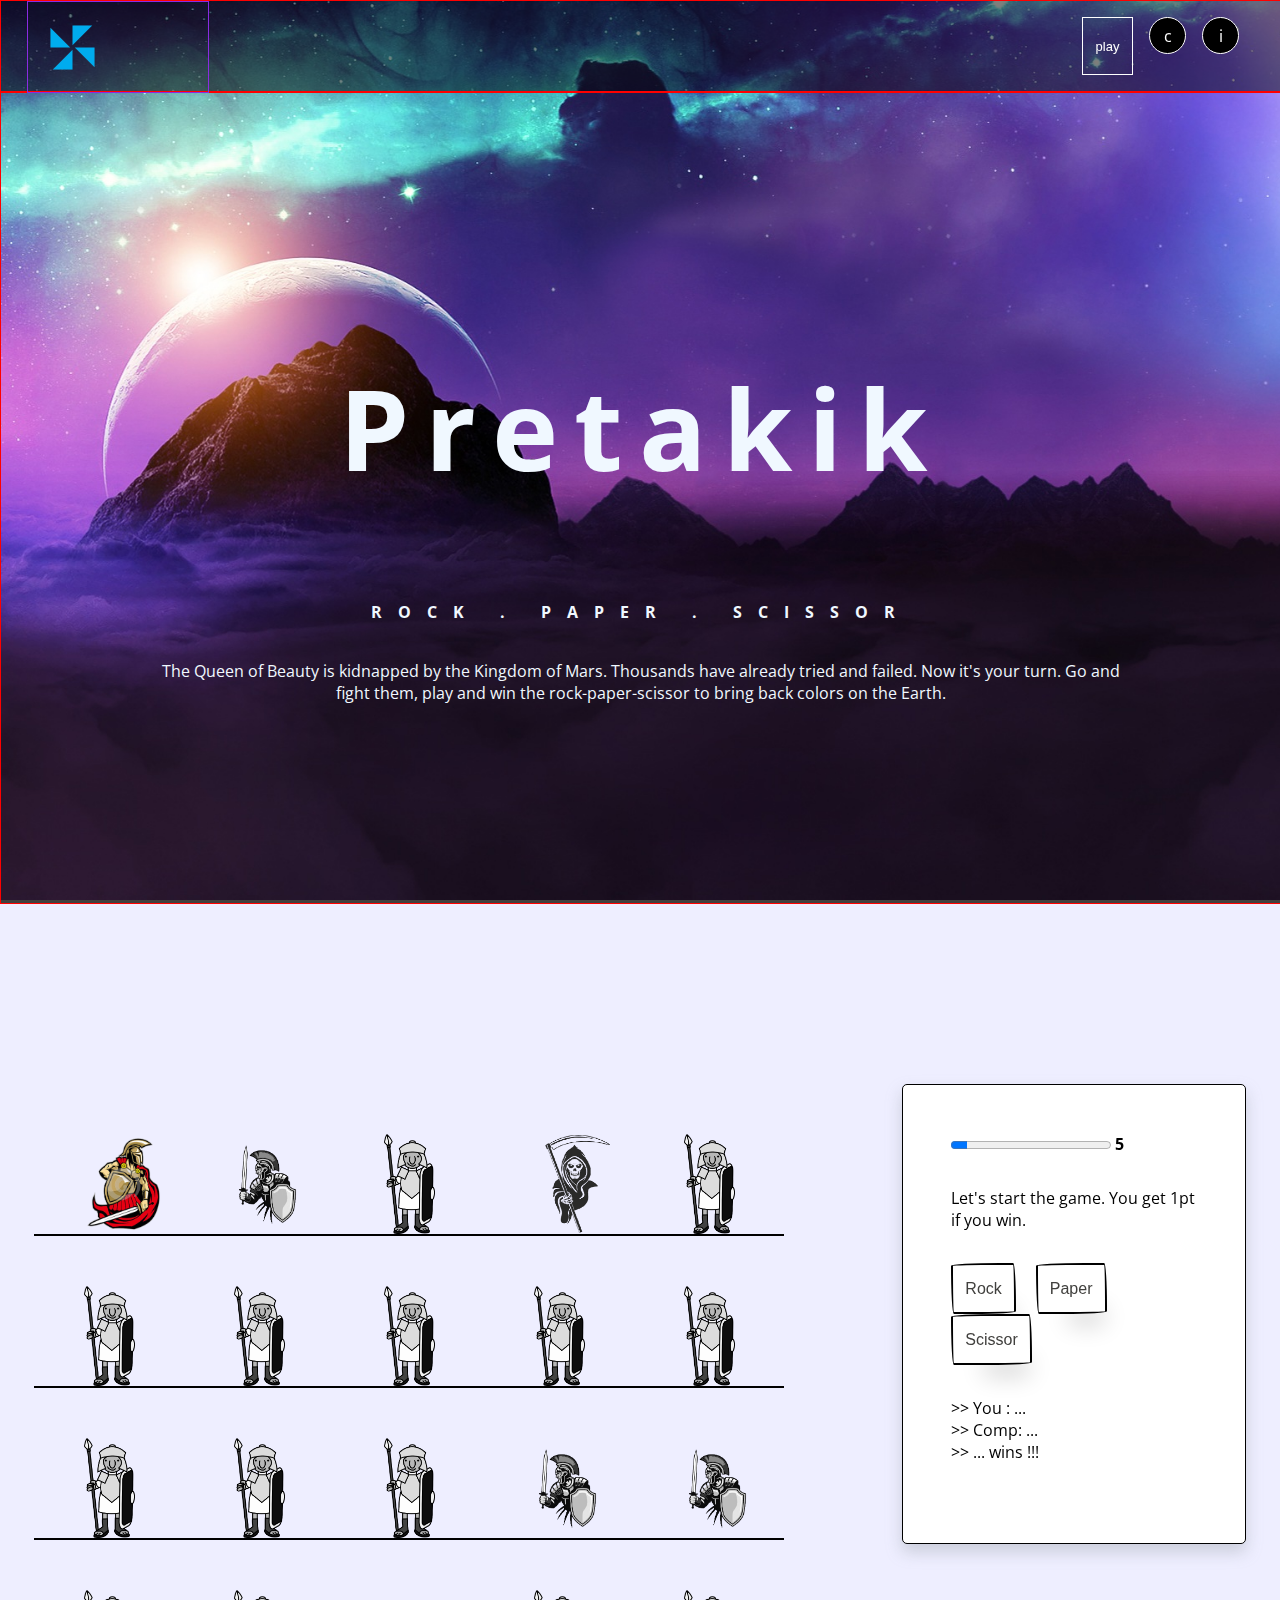
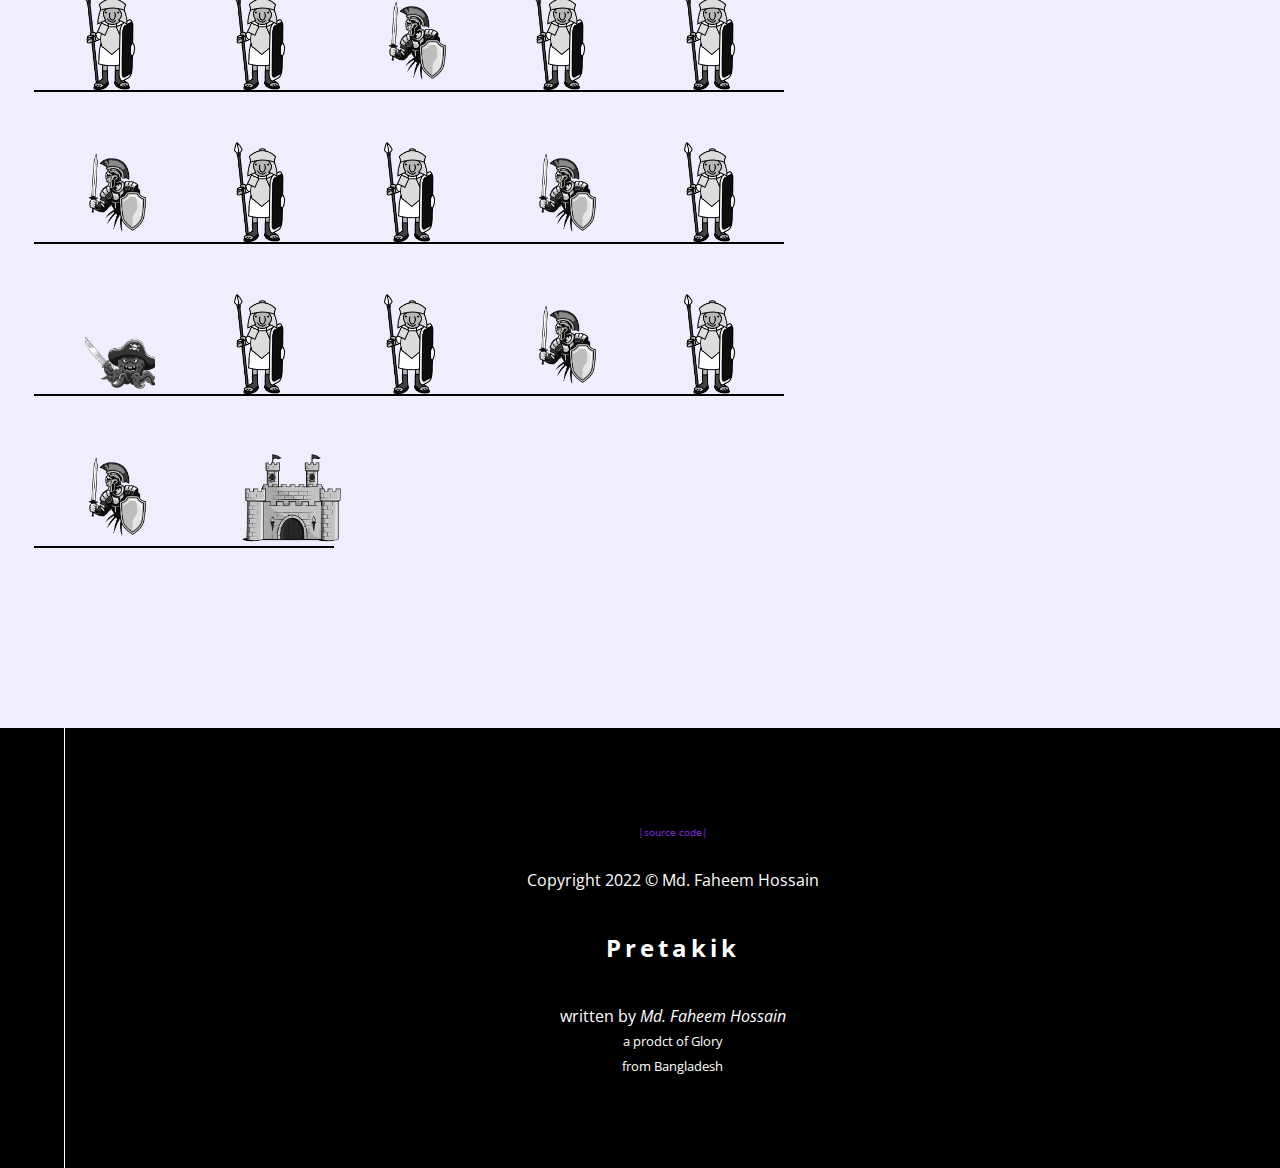
==== pretakik/index.html @ 2a20c1f3 "Add files via upload" ====
<!DOCTYPE html>

<html>

    <head>
        <title>game</title>
        <meta name="viewport" content="width=device-width,initial-scale=1">
        <link rel="stylesheet" type="text/css" href="style1.css">
    </head>

    <body>
        <link rel="preconnect" href="https://fonts.googleapis.com">
        <link rel="preconnect" href="https://fonts.gstatic.com" crossorigin>
        <link href="https://fonts.googleapis.com/css2?family=Open+Sans:wght@400;600&display=swap" rel="stylesheet">
        <script>
            document.body.style.backgroundImage = "url(" +
                ["bg1.jpg", "bg2.jpg", "bg3.jpg"][Math.floor(Math.random()*3)] +
                ")";
        </script>
        <nav>
            <div>
                <img src="glo-logo.png" alt="logo of company">
            </div>
            <div>
                <button onclick="initialize(true)">play</button>
                <div onclick="cButton()">c</div>
                <div onclick="iButton()">i</div>
            </div>
        </nav>
        <header>
            <h1>Pretakik</h1>
            <h4 style="letter-spacing: 1rem;">ROCK . PAPER . SCISSOR</h4>
            <p align="center">The Queen of Beauty is kidnapped by the Kingdom of Mars. Thousands have already tried and failed. Now it's your turn. Go and fight them, play and win the rock-paper-scissor to bring back colors on the Earth.</p>
        </header>
        <main id="mainHtml">
            <div id="map-container">
                <div class="map"></div>
                <div class="map"></div>
                <div class="map"></div>
                <div class="map"></div>
                <div class="map"></div>
                <div class="map"></div>
                <div class="map"></div>
                <div class="map"></div>
                <div class="map"></div>
                <div class="map"></div>
                <div class="map"></div>
                <div class="map"></div>
                <div class="map"></div>
                <div class="map"></div>
                <div class="map"></div>
                <div class="map"></div>
                <div class="map"></div>
                <div class="map"></div>
                <div class="map"></div>
                <div class="map"></div>
                <div class="map"></div>
                <div class="map"></div>
                <div class="map"></div>
                <div class="map"></div>
                <div class="map"></div>
                <div class="map"></div>
                <div class="map"></div>
                <div class="map"></div>
                <div class="map"></div>
                <div class="map"></div>
                <div class="map"></div>
                <div class="map"></div>
            </div>
            <div id="play-container">
                <progress value="5" max="50"></progress>
                <span id="pt" style="font-weight: bold;">5</span><br>
                <div>Let's start the game. You get <span id="point">1</span>pt if you win.</div>
                <button class="button-1" role="button" onclick="main(0)">Rock</button>
                <button class="button-1" role="button" onclick="main(1)">Paper</button>
                <button class="button-1" role="button" onclick="main(2)">Scissor</button>
                <div>
                    >> You : <span id="user">...</span><br>
                    >> Comp: <span id="comp">...</span><br>
                    >> <span id="winner">...</span> wins !!!
                </div>
            </div>
        </main>
        <footer>
            <div>
                <a href="https://github.com/Faheem41/Faheem41.github.io/pretakik" target="_blank" rel="noopener noreferer" style="text-decoration: none; font-size: x-small; color: blueviolet;">|source code|</a><br><br>
                <bold>Copyright 2022 © Md. Faheem Hossain</bold><br><br>
                <h2 style="letter-spacing: .25rem;">Pretakik</h2><br>
                written by <i>Md. Faheem Hossain</i><br>
                <small>a prodct of Glory</small><br>
                <small>from Bangladesh</small>
            </div>
        </footer>
    </body>
    <script src="script1.js"></script>
</html>
---- pretakik/style1.css ----
html {
    padding: 0;
    margin: 0;
}


body {
    /*width: 100%;*/
    font-family: 'Open sans', sans-serif;
    margin: 0;
    background-position: center;
    background-repeat: no-repeat;
    background-size: cover;
    background-attachment: fixed;
    background-color: #41403e;
    color: aliceblue;
    /*overflow-x: hidden;*/
    padding: 0;
    border: 0;
}


nav {
    height: 10vh;
    width: 96%;
    position: -webkit-sticky;
    position: sticky;
    top: 0;
    display: flex;
    justify-content: space-between;
    padding: 0 2%;
    border: 1px solid red;
    background-color: rgba(0, 0, 0, 0.5);
}


nav > div:nth-child(1) {
    height: 10vh;
    width: 20vh;
    border: 1px solid blueviolet;
}


nav > div:nth-child(1) > img {
    height: 5vh;
    width: 5vh;
    margin: 2.5vh;
}


nav > div:nth-child(2) {
    display: flex;
    gap: 1em;
    padding: 1em;
}


nav > div:nth-child(2) > button {
    height: 100%;
    border: 1px solid white;
    font-size: small;
    padding: 0.5em 1em;
    background-color: transparent;
    color: #fff;
    cursor: pointer;
}

nav > div:nth-child(2) > button:hover {
    border: 1px solid blueviolet;
    background-color: #41403e;
}


nav > div:nth-child(2) > div {
    /* s and i */
    height: 35px;
    width: 35px;
    display: flex;
    justify-content: center;
    align-items: center;
    color: white;
    background-color: black;
    border-radius: 50%;
    border: 1px solid white;
    cursor: pointer;
}


header {
    height: 90vh;
    width: 100%;
    display: flex;
    flex-direction: column;
    justify-content: center;
    align-items: center;
    border: 1px solid red;
}


h1 {
    font-size: 7em;
    letter-spacing: 1rem;
}


header > p {
    width: 75vw;
}


main {
    width: 96%;
    padding: 20vh 2%;
    display: flex;
    align-items: flex-start;
    justify-content: space-evenly;
    gap: 5vh 0vw;
    background-color: #495670;
    background-color: #EEEEFF;
}


#map-container {
    width: 70%;
    /*flex-grow: 4;*/
    display: flex;
    flex-wrap: wrap;
    /*background-color: aqua;*/
}


.map {
    height: 150px;
    width: 150px;
    background-color: transparent;
    border-bottom: 2px solid black;
}


.map > img {
    height: 100px;
    padding: 50px;
}


#play-container {
    width: 20%;
    /*flex-grow: 1;*/
    position: sticky;
    top: 12vh;
    padding: 3em;
    border: 1px solid black;
    background-color: #fff;
    color: black;
    border-radius: 5px;
    box-shadow: 0 8px 16px hsla(210,8%,62%,.4);
}


#play-container > div {
    margin: 2em 0;
}


.button-1 {
    align-self: center;
    margin-right: 1em;
    background-color: #fff;
    background-image: none;
    background-position: 0 90%;
    background-repeat: repeat no-repeat;
    background-size: 4px 3px;
    border-radius: 15px 225px 255px 15px 15px 255px 225px 15px;
    border-style: solid;
    border-width: 2px;
    box-shadow: rgba(0, 0, 0, .2) 15px 28px 25px -18px;
    box-sizing: border-box;
    color: #41403e;
    cursor: pointer;
    display: inline-block;
    font-size: 1rem;
    line-height: 23px;
    outline: none;
    padding: .75rem;
    text-decoration: none;
    transition: all 235ms ease-in-out;
    border-bottom-left-radius: 15px 255px;
    border-bottom-right-radius: 225px 15px;
    border-top-left-radius: 255px 15px;
    border-top-right-radius: 15px 225px;
    user-select: none;
    -webkit-user-select: none;
    touch-action: manipulation;
  }
  
  .button-1:hover {
    background-color: rgba(0, 0, 0, 0.9);
    color: #fff;
    box-shadow: rgba(0, 0, 0, .3) 2px 8px 8px -5px;
    transform: translate3d(0, 2px, 0);
  }
  
  .button-1:focus {
    box-shadow: rgba(0, 0, 0, .3) 2px 8px 4px -6px;
  }


footer {
    width: 95%;
    background-color: black;
    color: #fff;
    padding-left: 5%;
    text-align: center;
}


footer > div {
    width: 94%;
    padding: 10vh 3%;
    line-height: 24px;
    border-left: 1px solid white;
}





@media screen and (max-width: 800px) {

    h1 {
        font-size: xx-large;
        letter-spacing: 0.75rem;
    }

    #play-container {
        width: 25%;
        top: 0vh;
        font-size: small;
    }

    .button-1 {
        padding: .25rem;
    }
}
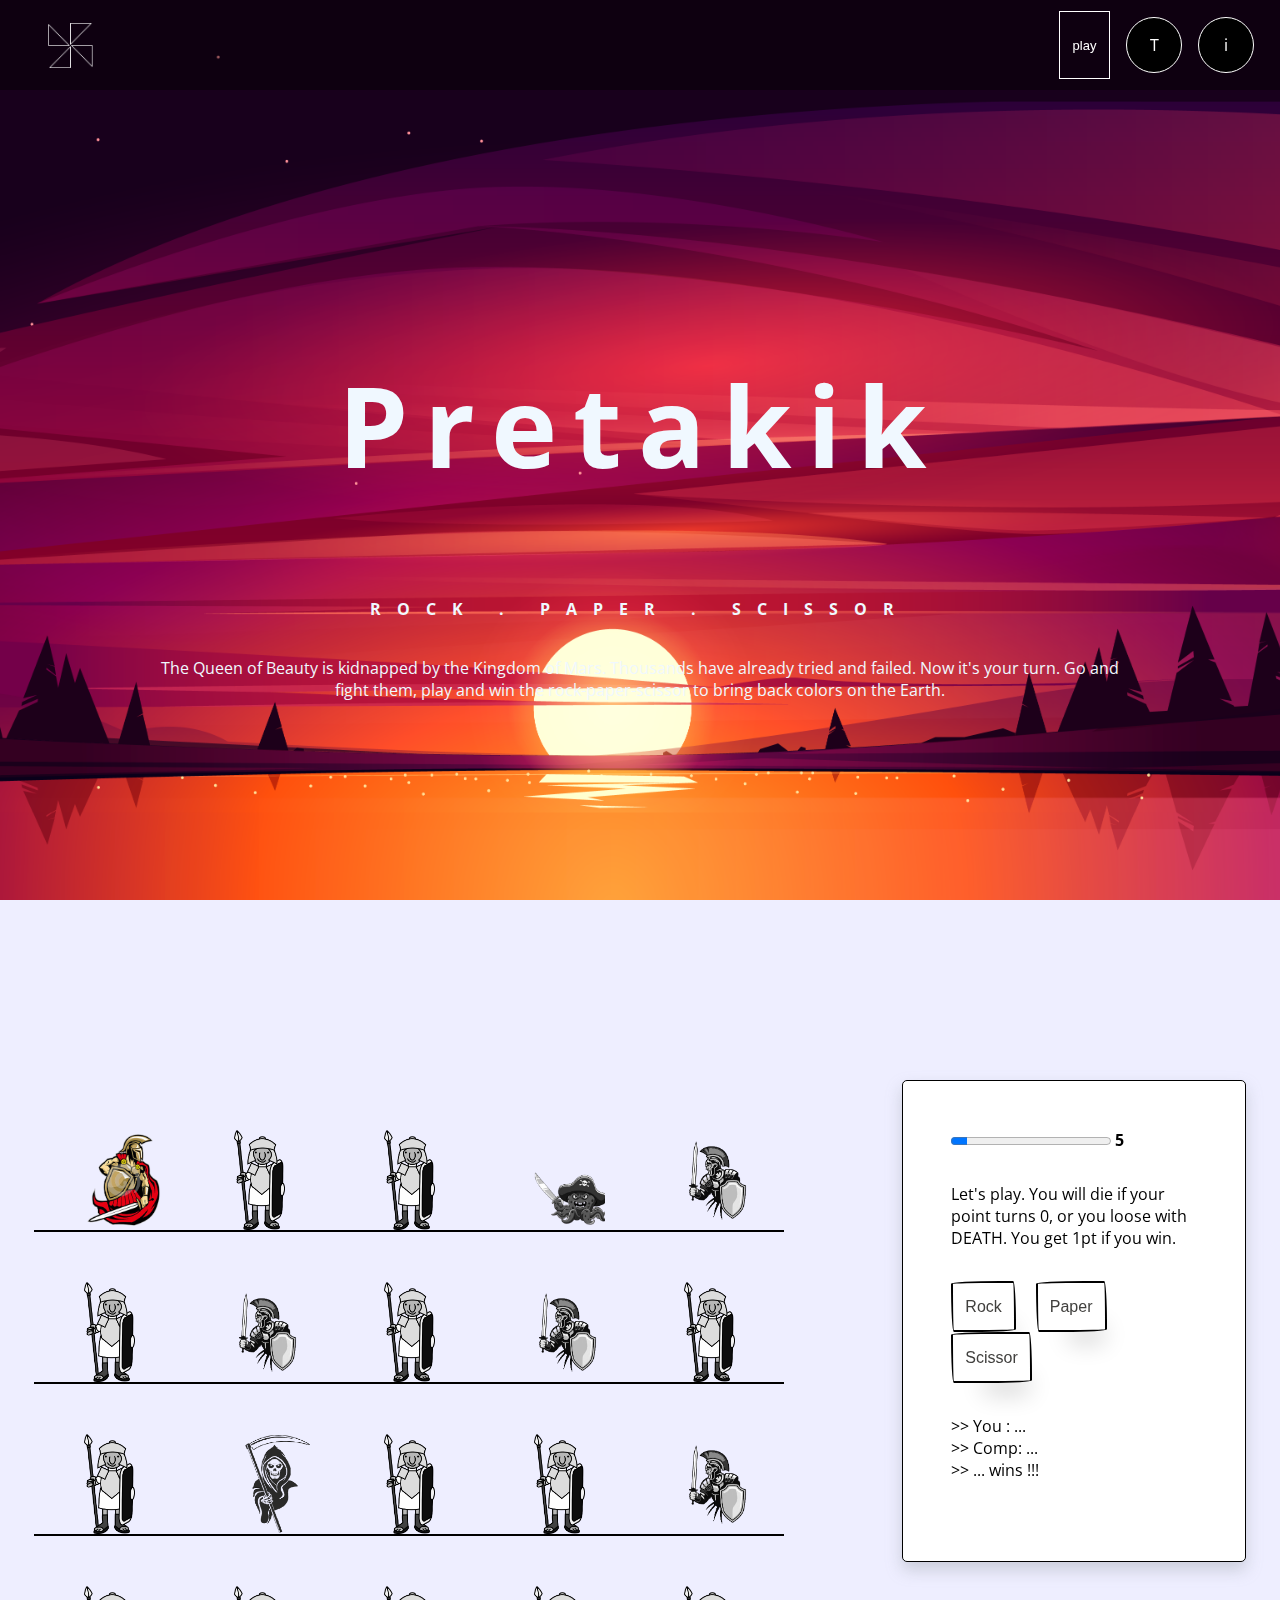
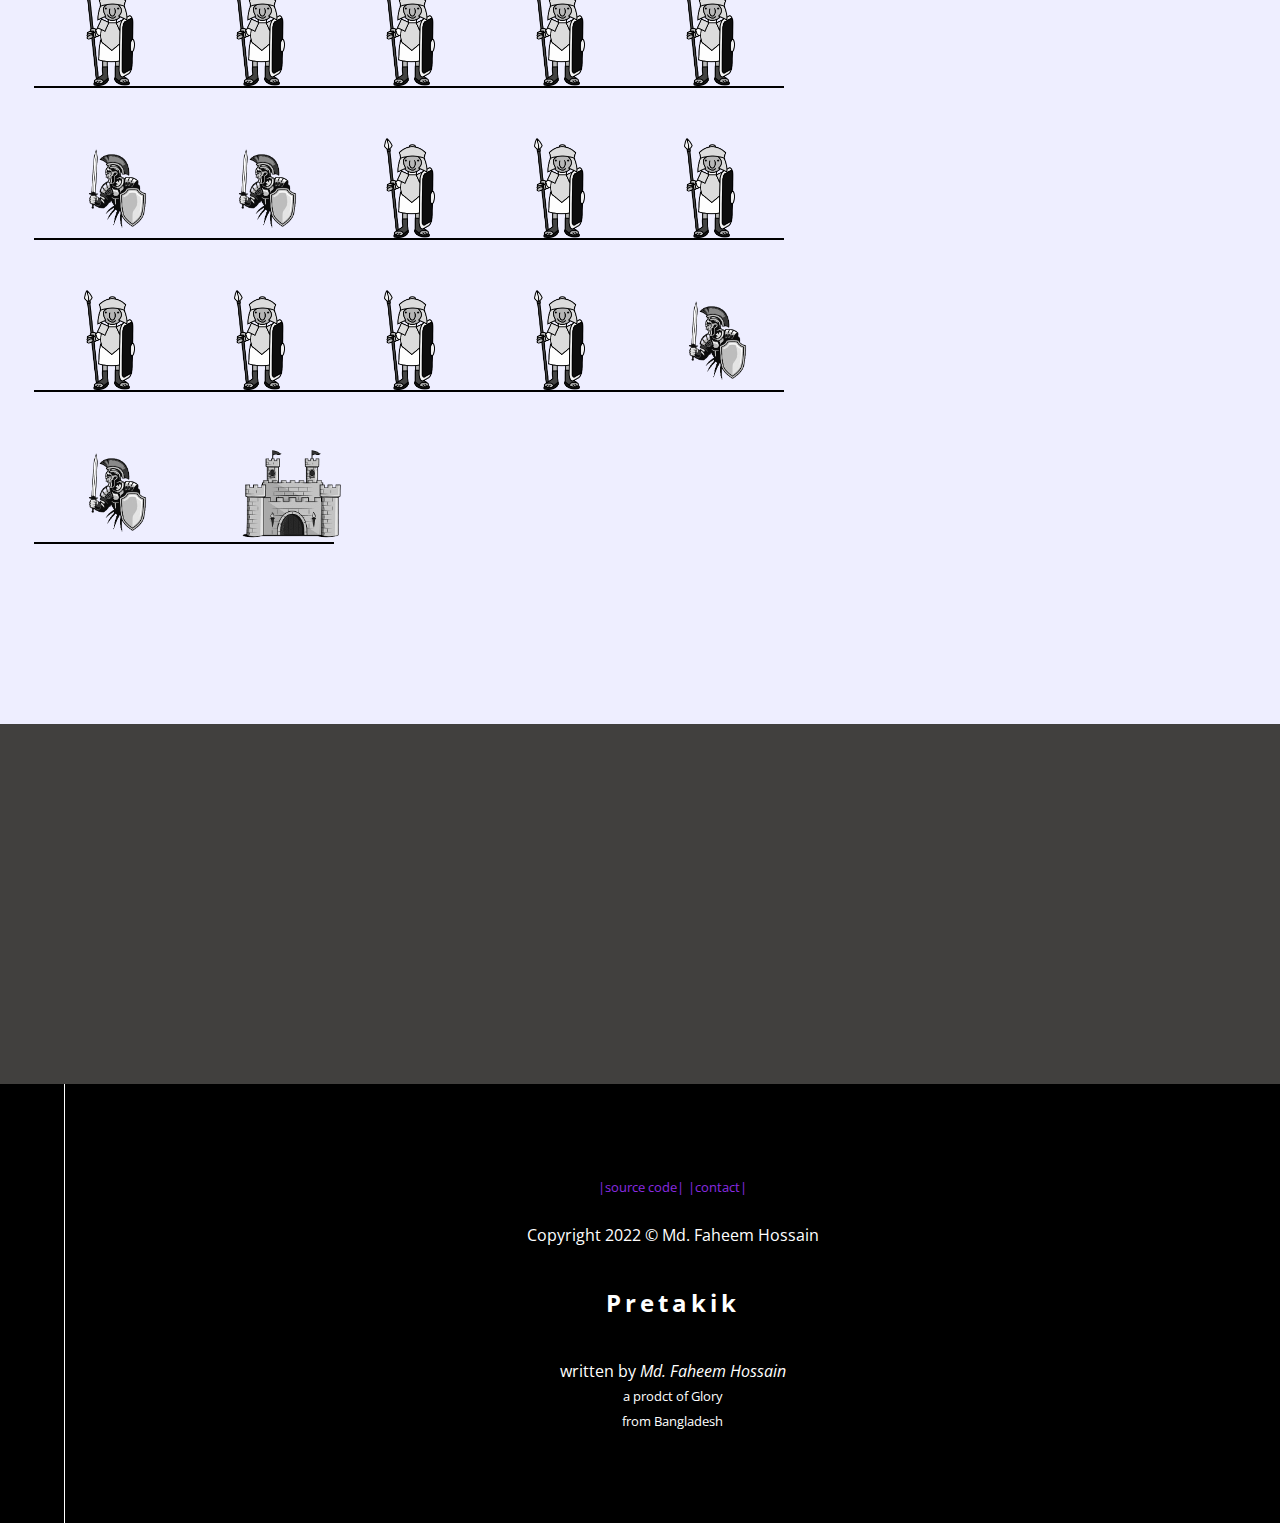
==== commit 584dd7eb: "Add files via upload" ====
--- a/pretakik/index.html
+++ b/pretakik/index.html
@@ -3,8 +3,21 @@
 <html>
 
     <head>
-        <title>game</title>
+        <meta charset="utf-8">
+        <meta name="keywords" content="rock paper scissor game, Game, Pretakik, faheem41.github.io/pretakik">
+        <meta name="canonical" content="https://faheem41.github.io/pretakik">
         <meta name="viewport" content="width=device-width,initial-scale=1">
+        <meta property="og:url" content="https://faheem41.github.io/pretakik">
+        <meta property="og:type" content="website">
+        <meta property="og:title" content="প্রেটাকিক | A rock-paper-scissor game">
+        <meta property="og:image" content="https://faheem41.github.io/pretakik/banner.png">
+        <meta name="twitter:title" content="প্রেটাকিক | A rock-paper-scissor game">
+        <meta name="twitter:image" content="https://faheem41.github.io/img/global/logo-social.png">
+        <meta name="twitter:creator" content="@faheemhossain41">
+        <meta itemprop="name" content="প্রেটাকিক | A rock-paper-scissor game">
+        <title>প্রেটাকিক | A rock-paper-scissor game</title>
+        <link rel="icon" href="k.png">
+        <link rel="apple-touch-icon" href="k.png">
         <link rel="stylesheet" type="text/css" href="style1.css">
     </head>
 
@@ -23,7 +36,7 @@
             </div>
             <div>
                 <button onclick="initialize(true)">play</button>
-                <div onclick="cButton()">c</div>
+                <div onclick="tButton()">T</div>
                 <div onclick="iButton()">i</div>
             </div>
         </nav>
@@ -70,7 +83,7 @@
             <div id="play-container">
                 <progress value="5" max="50"></progress>
                 <span id="pt" style="font-weight: bold;">5</span><br>
-                <div>Let's start the game. You get <span id="point">1</span>pt if you win.</div>
+                <div>Let's play. You will die if your point turns 0, or you loose with DEATH. You get <span id="point">1</span>pt if you win.</div>
                 <button class="button-1" role="button" onclick="main(0)">Rock</button>
                 <button class="button-1" role="button" onclick="main(1)">Paper</button>
                 <button class="button-1" role="button" onclick="main(2)">Scissor</button>
@@ -81,9 +94,11 @@
                 </div>
             </div>
         </main>
+        <div style="height: 40vh;"></div>
         <footer>
             <div>
-                <a href="https://github.com/Faheem41/Faheem41.github.io/pretakik" target="_blank" rel="noopener noreferer" style="text-decoration: none; font-size: x-small; color: blueviolet;">|source code|</a><br><br>
+                <a href="https://github.com/Faheem41/Faheem41.github.io/pretakik" target="_blank" rel="noopener noreferer" style="text-decoration: none; font-size: small; color: blueviolet;">|source code|</a>
+                <a href=mailto:faheem2941@outlook.com target="_blank" rel="noopener noreferer" style="text-decoration: none; font-size: small; color: blueviolet;">|contact|</a><br><br>
                 <bold>Copyright 2022 © Md. Faheem Hossain</bold><br><br>
                 <h2 style="letter-spacing: .25rem;">Pretakik</h2><br>
                 written by <i>Md. Faheem Hossain</i><br>
--- a/pretakik/style1.css
+++ b/pretakik/style1.css
@@ -6,7 +6,7 @@
 
 
 body {
-    /*width: 100%;*/
+    width: 100%;
     font-family: 'Open sans', sans-serif;
     margin: 0;
     background-position: center;
@@ -15,7 +15,6 @@
     background-attachment: fixed;
     background-color: #41403e;
     color: aliceblue;
-    /*overflow-x: hidden;*/
     padding: 0;
     border: 0;
 }
@@ -30,15 +29,13 @@
     display: flex;
     justify-content: space-between;
     padding: 0 2%;
-    border: 1px solid red;
-    background-color: rgba(0, 0, 0, 0.5);
+    background-color: rgba(0, 0, 0, 0.4);
 }
 
 
 nav > div:nth-child(1) {
     height: 10vh;
     width: 20vh;
-    border: 1px solid blueviolet;
 }
 
 
@@ -52,12 +49,13 @@
 nav > div:nth-child(2) {
     display: flex;
     gap: 1em;
-    padding: 1em;
+    justify-content: center;
+    align-items: center;
 }
 
 
 nav > div:nth-child(2) > button {
-    height: 100%;
+    height: 75%;
     border: 1px solid white;
     font-size: small;
     padding: 0.5em 1em;
@@ -73,9 +71,9 @@
 
 
 nav > div:nth-child(2) > div {
-    /* s and i */
-    height: 35px;
-    width: 35px;
+    /* T and i */
+    height: 6vh;
+    width: 6vh;
     display: flex;
     justify-content: center;
     align-items: center;
@@ -94,7 +92,6 @@
     flex-direction: column;
     justify-content: center;
     align-items: center;
-    border: 1px solid red;
 }
 
 
@@ -123,10 +120,8 @@
 
 #map-container {
     width: 70%;
-    /*flex-grow: 4;*/
     display: flex;
     flex-wrap: wrap;
-    /*background-color: aqua;*/
 }
 
 
@@ -146,7 +141,6 @@
 
 #play-container {
     width: 20%;
-    /*flex-grow: 1;*/
     position: sticky;
     top: 12vh;
     padding: 3em;
@@ -226,17 +220,27 @@
 
 
 
-@media screen and (max-width: 800px) {
+@media screen and (max-width: 1024px) {
+
+    nav {
+        position: static;
+    }
 
     h1 {
         font-size: xx-large;
         letter-spacing: 0.75rem;
     }
 
+    .map > img {
+        height: 75px;
+        padding: 25px;
+    }
+
     #play-container {
         width: 25%;
-        top: 0vh;
+        top: 2vh;
         font-size: small;
+        padding: 2em;
     }
 
     .button-1 {
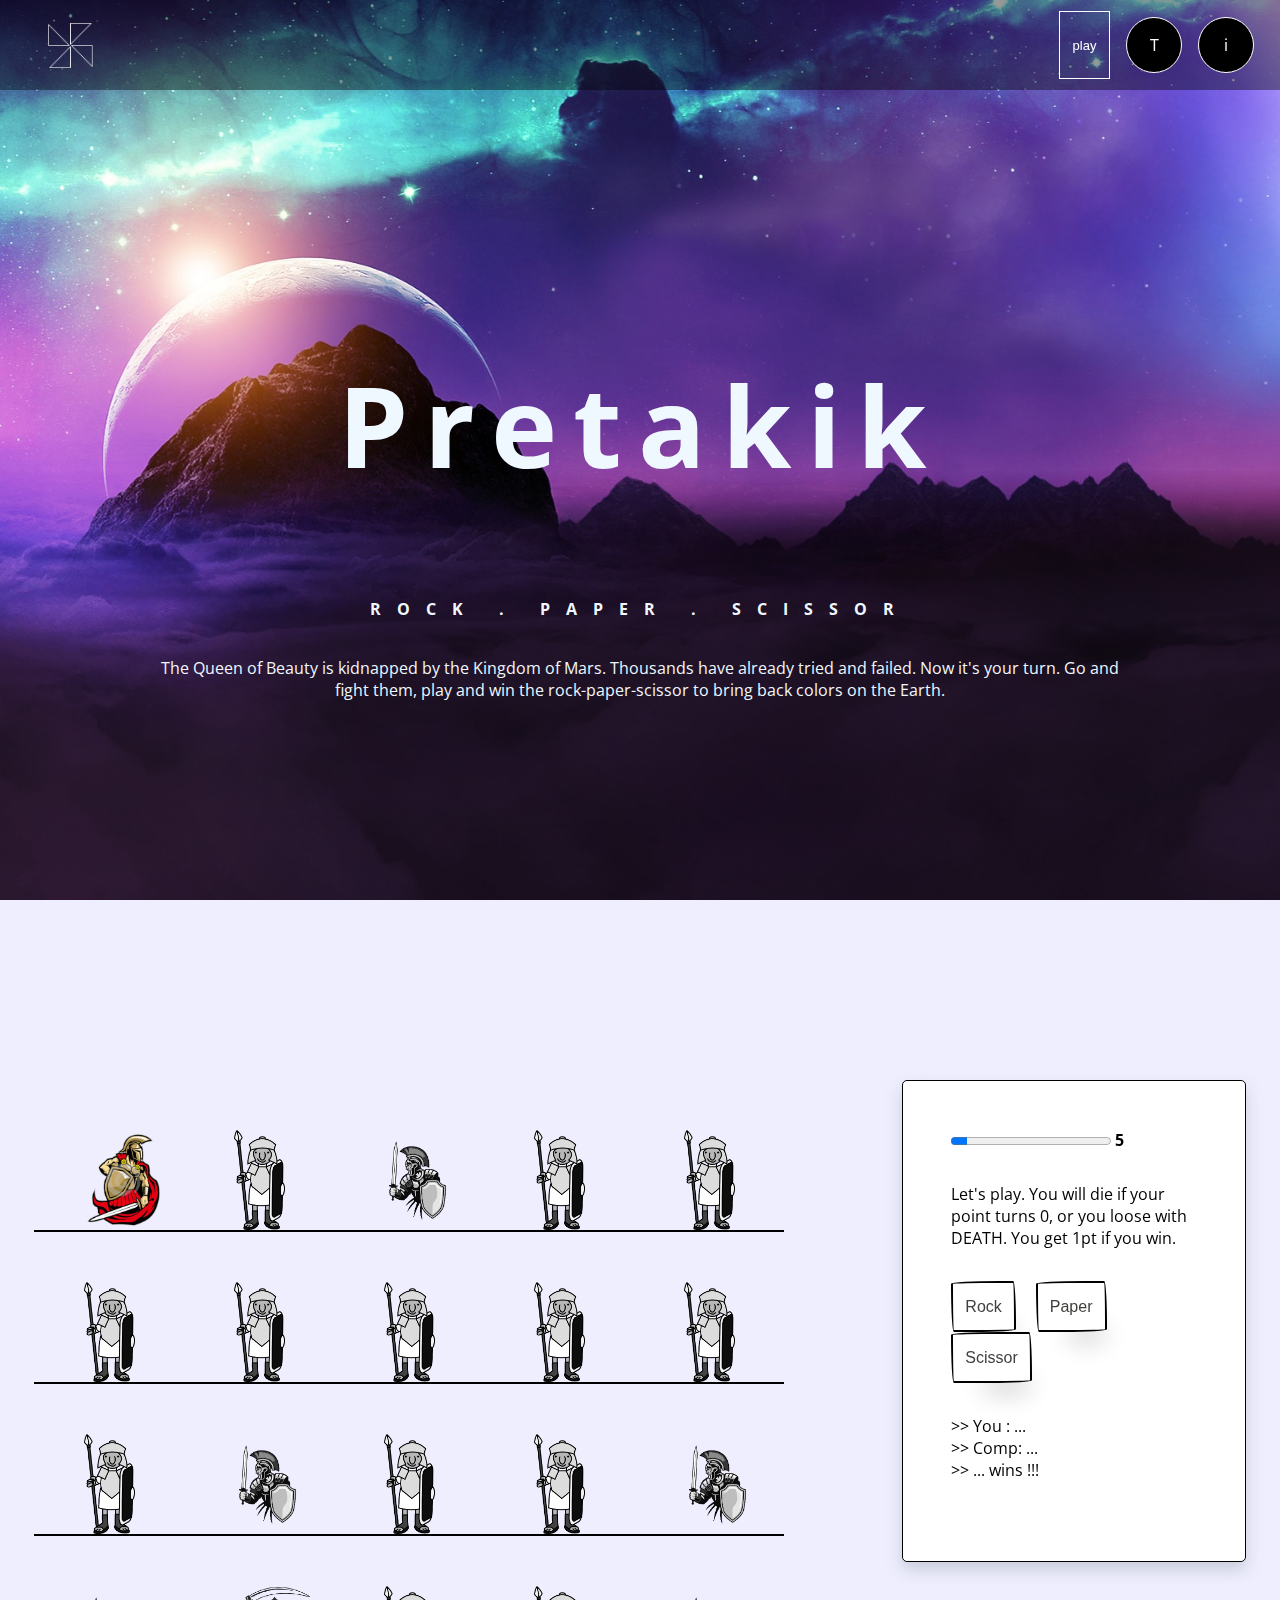
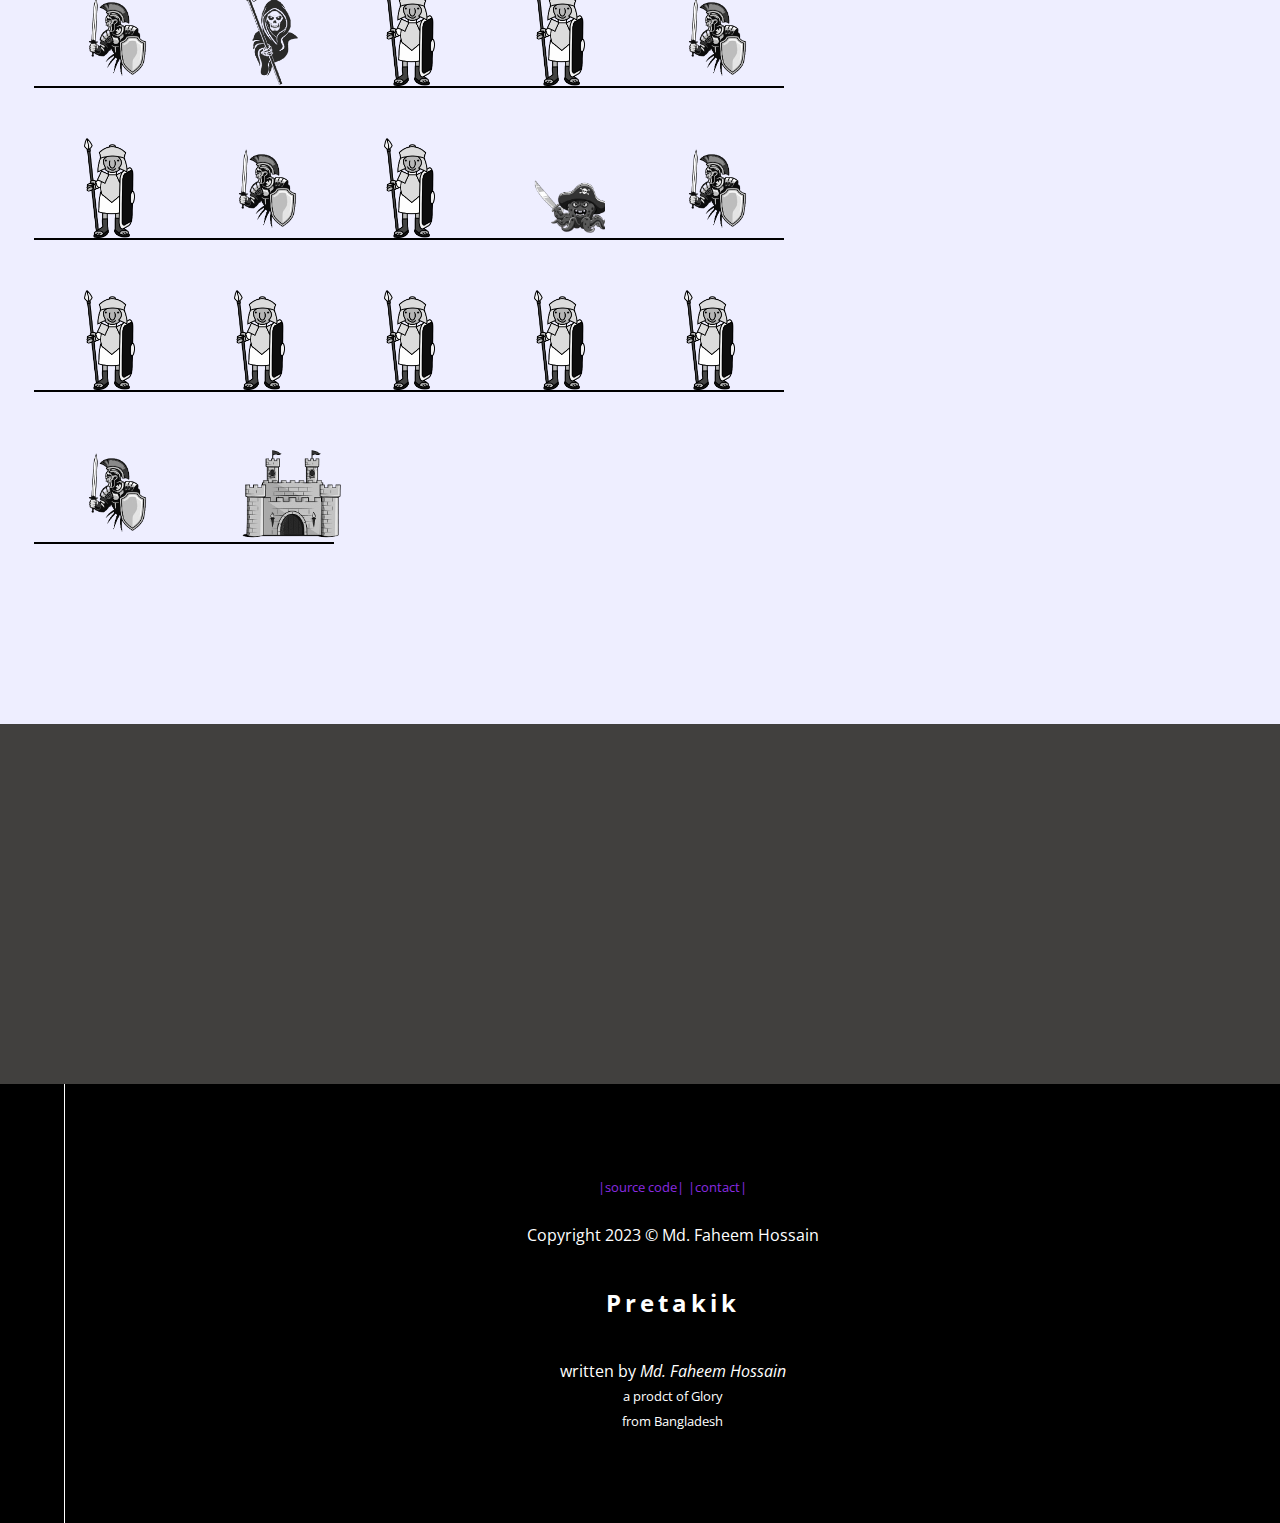
==== commit ce3a3e3c: "Update index.html" ====
--- a/pretakik/index.html
+++ b/pretakik/index.html
@@ -99,7 +99,7 @@
             <div>
                 <a href="https://github.com/Faheem41/Faheem41.github.io/pretakik" target="_blank" rel="noopener noreferer" style="text-decoration: none; font-size: small; color: blueviolet;">|source code|</a>
                 <a href=mailto:faheem2941@outlook.com target="_blank" rel="noopener noreferer" style="text-decoration: none; font-size: small; color: blueviolet;">|contact|</a><br><br>
-                <bold>Copyright 2022 © Md. Faheem Hossain</bold><br><br>
+                <bold>Copyright 2023 © Md. Faheem Hossain</bold><br><br>
                 <h2 style="letter-spacing: .25rem;">Pretakik</h2><br>
                 written by <i>Md. Faheem Hossain</i><br>
                 <small>a prodct of Glory</small><br>
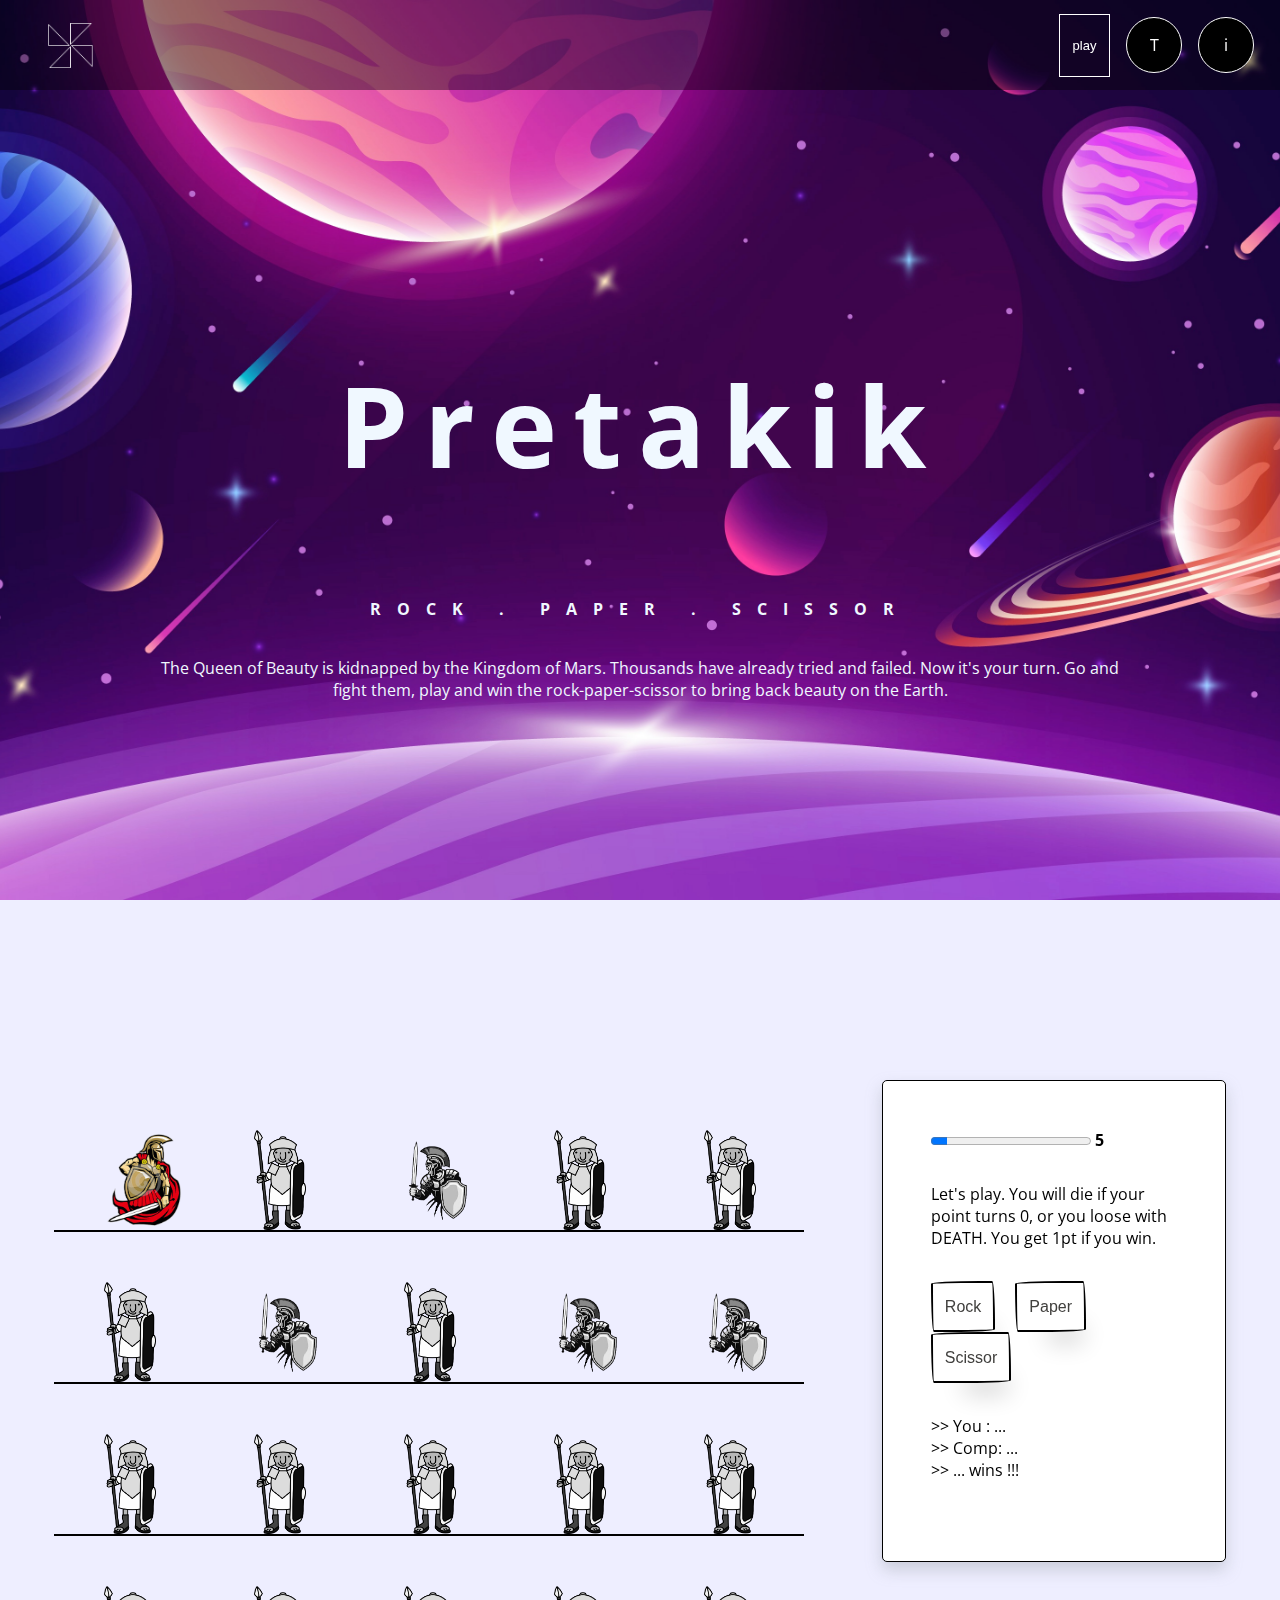
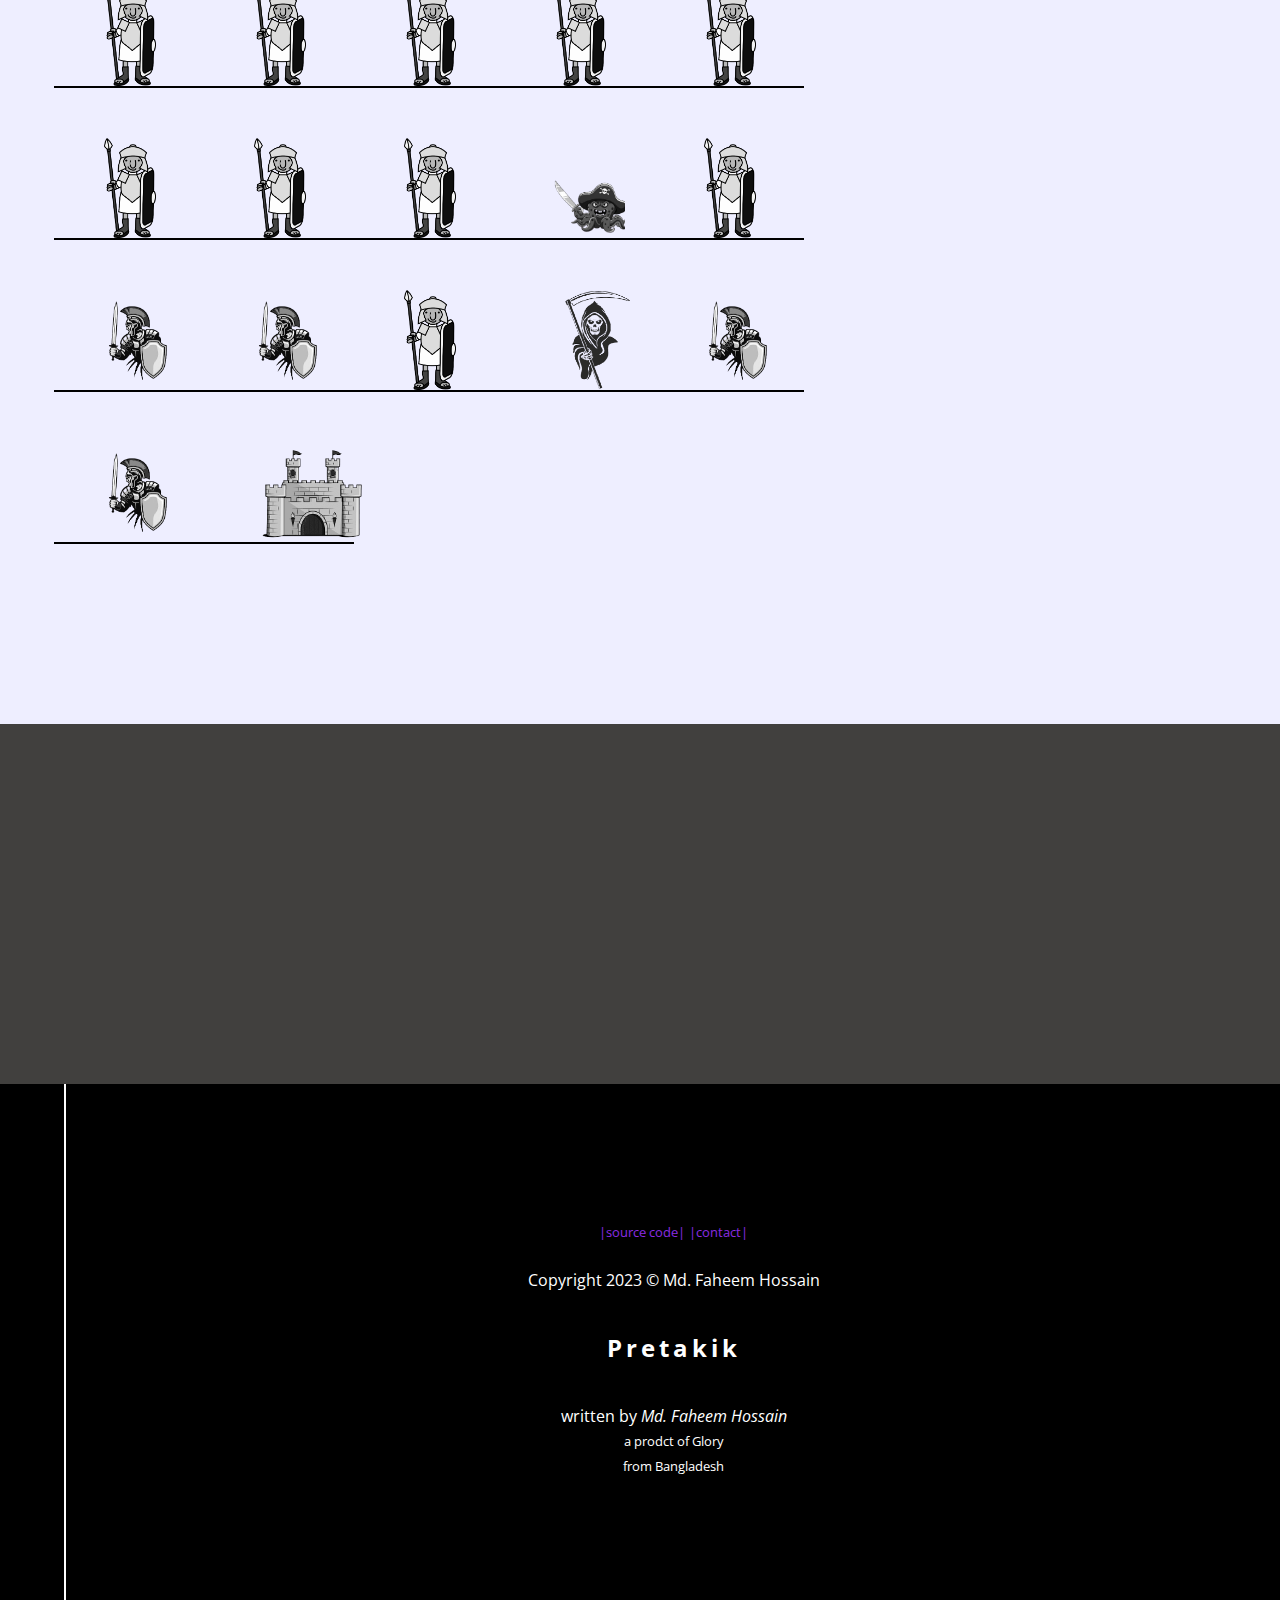
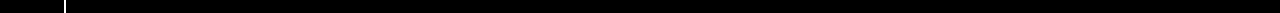
==== commit 8fcb8e27: "Add files via upload" ====
--- a/pretakik/index.html
+++ b/pretakik/index.html
@@ -9,13 +9,13 @@
         <meta name="viewport" content="width=device-width,initial-scale=1">
         <meta property="og:url" content="https://faheem41.github.io/pretakik">
         <meta property="og:type" content="website">
-        <meta property="og:title" content="প্রেটাকিক | A rock-paper-scissor game">
+        <meta property="og:title" content="প্রেটাকিক | v1.0.23 | A rock-paper-scissor game">
         <meta property="og:image" content="https://faheem41.github.io/pretakik/banner.png">
-        <meta name="twitter:title" content="প্রেটাকিক | A rock-paper-scissor game">
-        <meta name="twitter:image" content="https://faheem41.github.io/img/global/logo-social.png">
+        <meta name="twitter:title" content="প্রেটাকিক | v1.0.23 | A rock-paper-scissor game">
+        <meta name="twitter:image" content="https://faheem41.github.io/pretakik/banner.png">
         <meta name="twitter:creator" content="@faheemhossain41">
-        <meta itemprop="name" content="প্রেটাকিক | A rock-paper-scissor game">
-        <title>প্রেটাকিক | A rock-paper-scissor game</title>
+        <meta itemprop="name" content="প্রেটাকিক | v1.0.23 | A rock-paper-scissor game">
+        <title>প্রেটাকিক | v1.0.23 | A rock-paper-scissor game</title>
         <link rel="icon" href="k.png">
         <link rel="apple-touch-icon" href="k.png">
         <link rel="stylesheet" type="text/css" href="style1.css">
@@ -43,7 +43,7 @@
         <header>
             <h1>Pretakik</h1>
             <h4 style="letter-spacing: 1rem;">ROCK . PAPER . SCISSOR</h4>
-            <p align="center">The Queen of Beauty is kidnapped by the Kingdom of Mars. Thousands have already tried and failed. Now it's your turn. Go and fight them, play and win the rock-paper-scissor to bring back colors on the Earth.</p>
+            <p align="center">The Queen of Beauty is kidnapped by the Kingdom of Mars. Thousands have already tried and failed. Now it's your turn. Go and fight them, play and win the rock-paper-scissor to bring back beauty on the Earth.</p>
         </header>
         <main id="mainHtml">
             <div id="map-container">
--- a/pretakik/style1.css
+++ b/pretakik/style1.css
@@ -55,7 +55,7 @@
 
 
 nav > div:nth-child(2) > button {
-    height: 75%;
+    height: 70%;
     border: 1px solid white;
     font-size: small;
     padding: 0.5em 1em;
@@ -113,13 +113,12 @@
     align-items: flex-start;
     justify-content: space-evenly;
     gap: 5vh 0vw;
-    background-color: #495670;
     background-color: #EEEEFF;
 }
 
 
 #map-container {
-    width: 70%;
+    width: 65%;
     display: flex;
     flex-wrap: wrap;
 }
@@ -211,9 +210,9 @@
 
 footer > div {
     width: 94%;
-    padding: 10vh 3%;
+    padding: 15vh 3%;
     line-height: 24px;
-    border-left: 1px solid white;
+    border-left: 2px solid white;
 }
 
 
@@ -231,9 +230,14 @@
         letter-spacing: 0.75rem;
     }
 
+    .map {
+        height: 100px;
+        width: 100px;
+    }
+
     .map > img {
-        height: 75px;
-        padding: 25px;
+        height: 70px;
+        padding: 15px;
     }
 
     #play-container {
@@ -243,6 +247,10 @@
         padding: 2em;
     }
 
+    #play-container > div {
+        margin: 1em 0;
+    }
+
     .button-1 {
         padding: .25rem;
     }
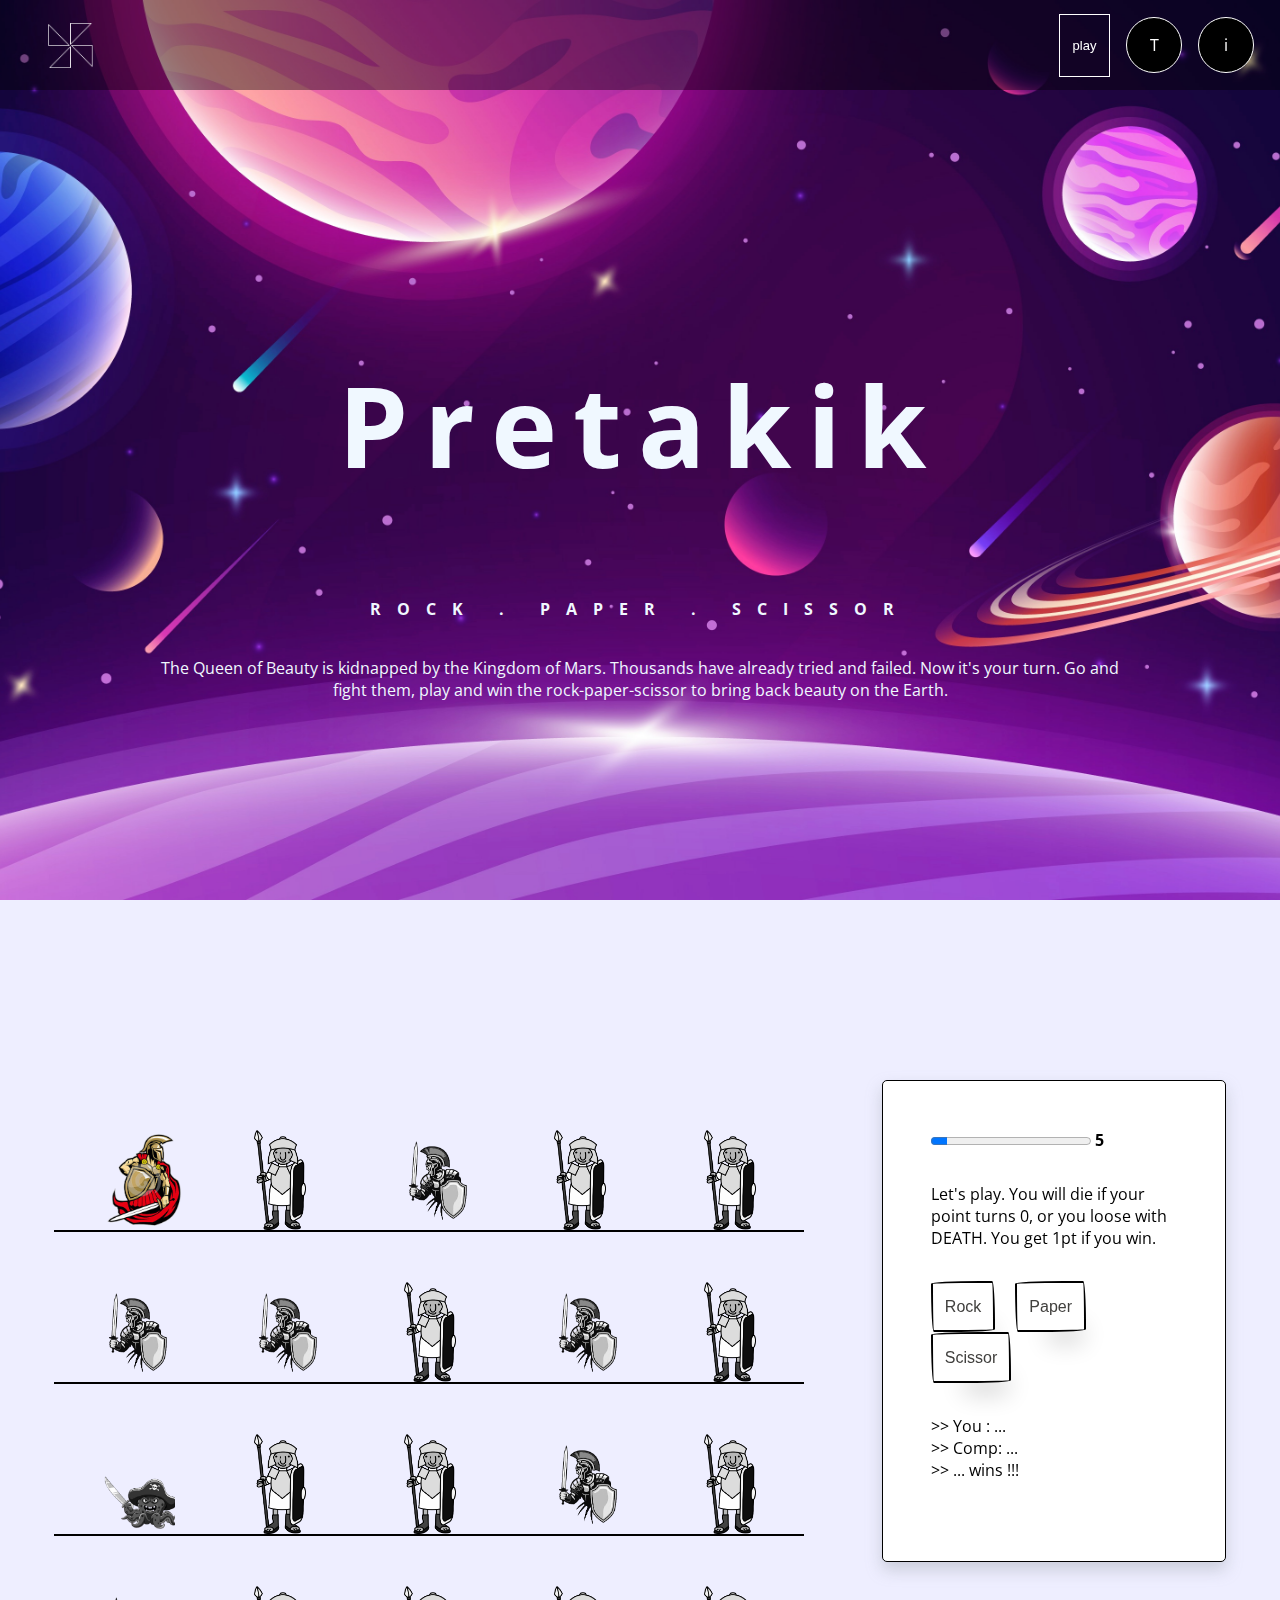
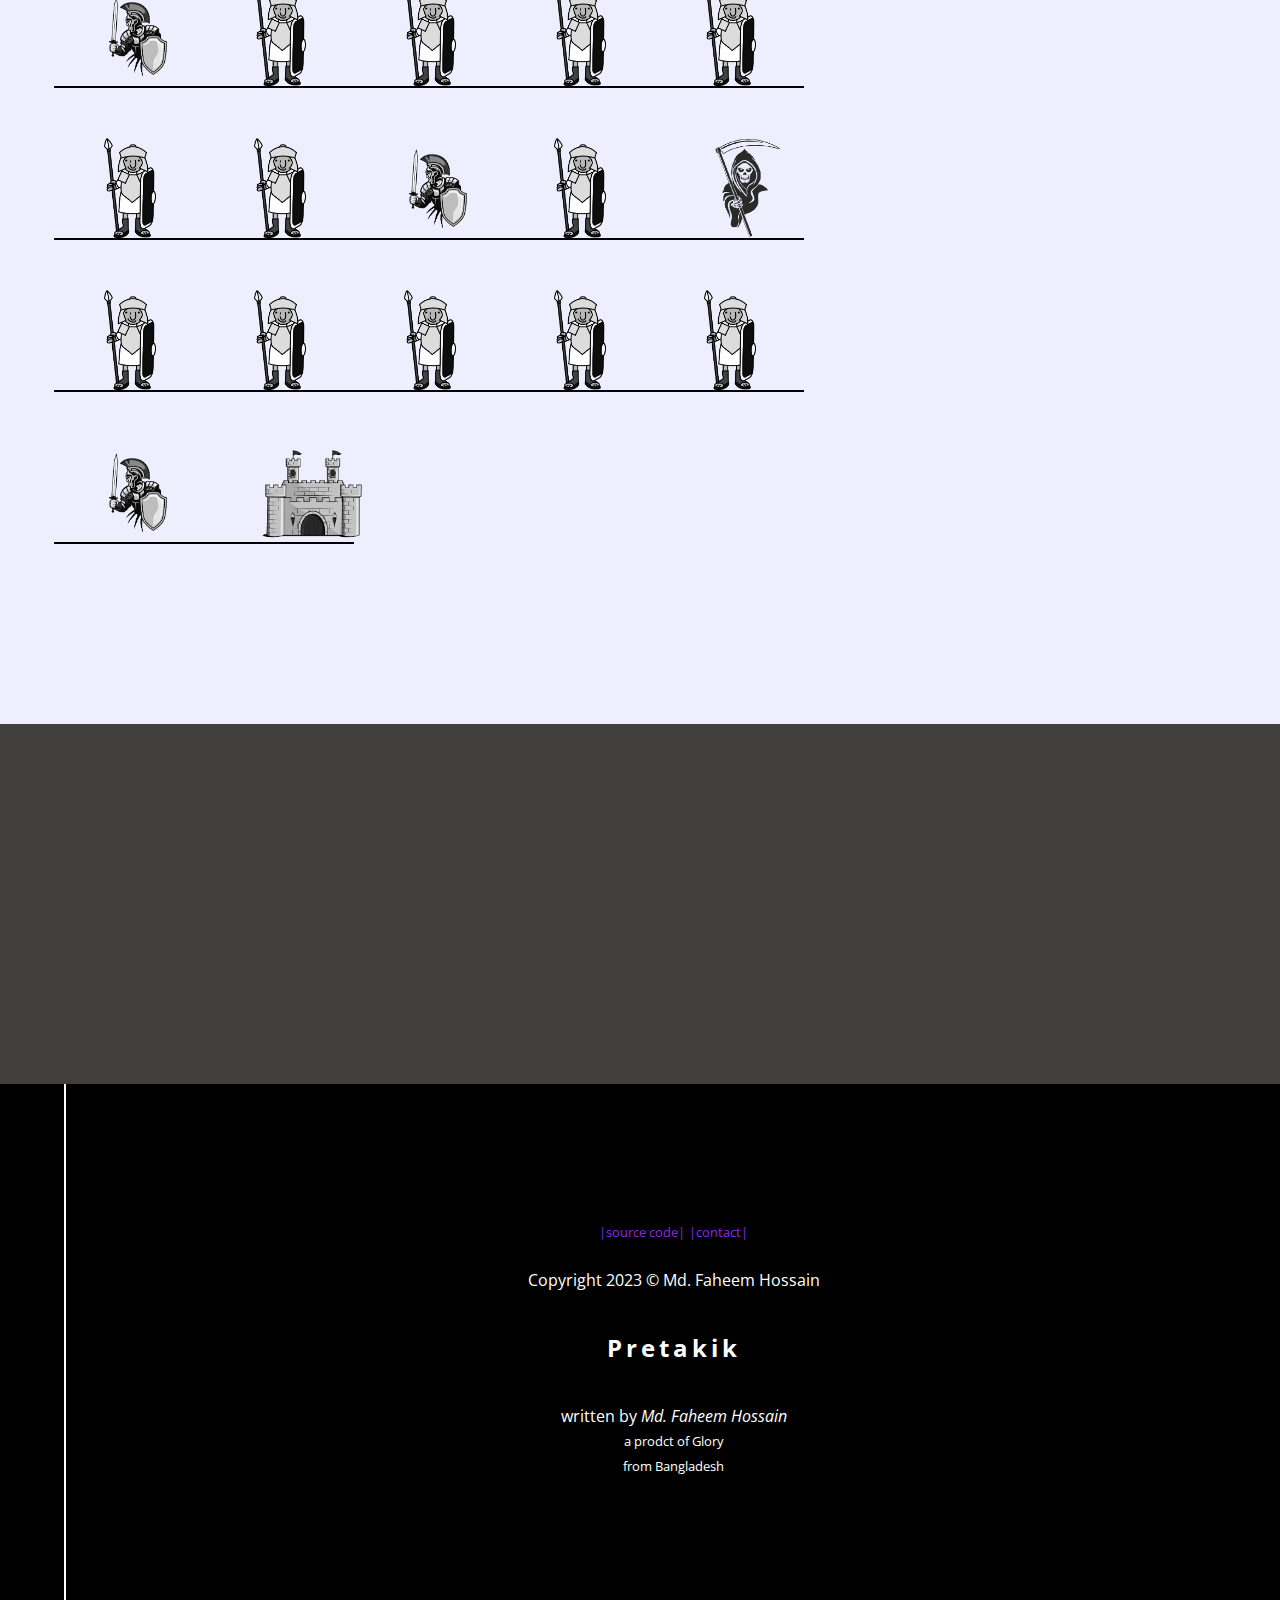
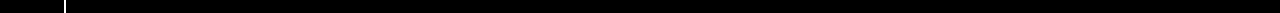
==== commit 433a6afe: "Update index.html" ====
--- a/pretakik/index.html
+++ b/pretakik/index.html
@@ -10,9 +10,9 @@
         <meta property="og:url" content="https://faheem41.github.io/pretakik">
         <meta property="og:type" content="website">
         <meta property="og:title" content="প্রেটাকিক | v1.0.23 | A rock-paper-scissor game">
-        <meta property="og:image" content="https://faheem41.github.io/pretakik/banner.png">
+        <meta property="og:image" content="https://faheem41.github.io/pretakik/banner1.png">
         <meta name="twitter:title" content="প্রেটাকিক | v1.0.23 | A rock-paper-scissor game">
-        <meta name="twitter:image" content="https://faheem41.github.io/pretakik/banner.png">
+        <meta name="twitter:image" content="https://faheem41.github.io/pretakik/banner1.png">
         <meta name="twitter:creator" content="@faheemhossain41">
         <meta itemprop="name" content="প্রেটাকিক | v1.0.23 | A rock-paper-scissor game">
         <title>প্রেটাকিক | v1.0.23 | A rock-paper-scissor game</title>
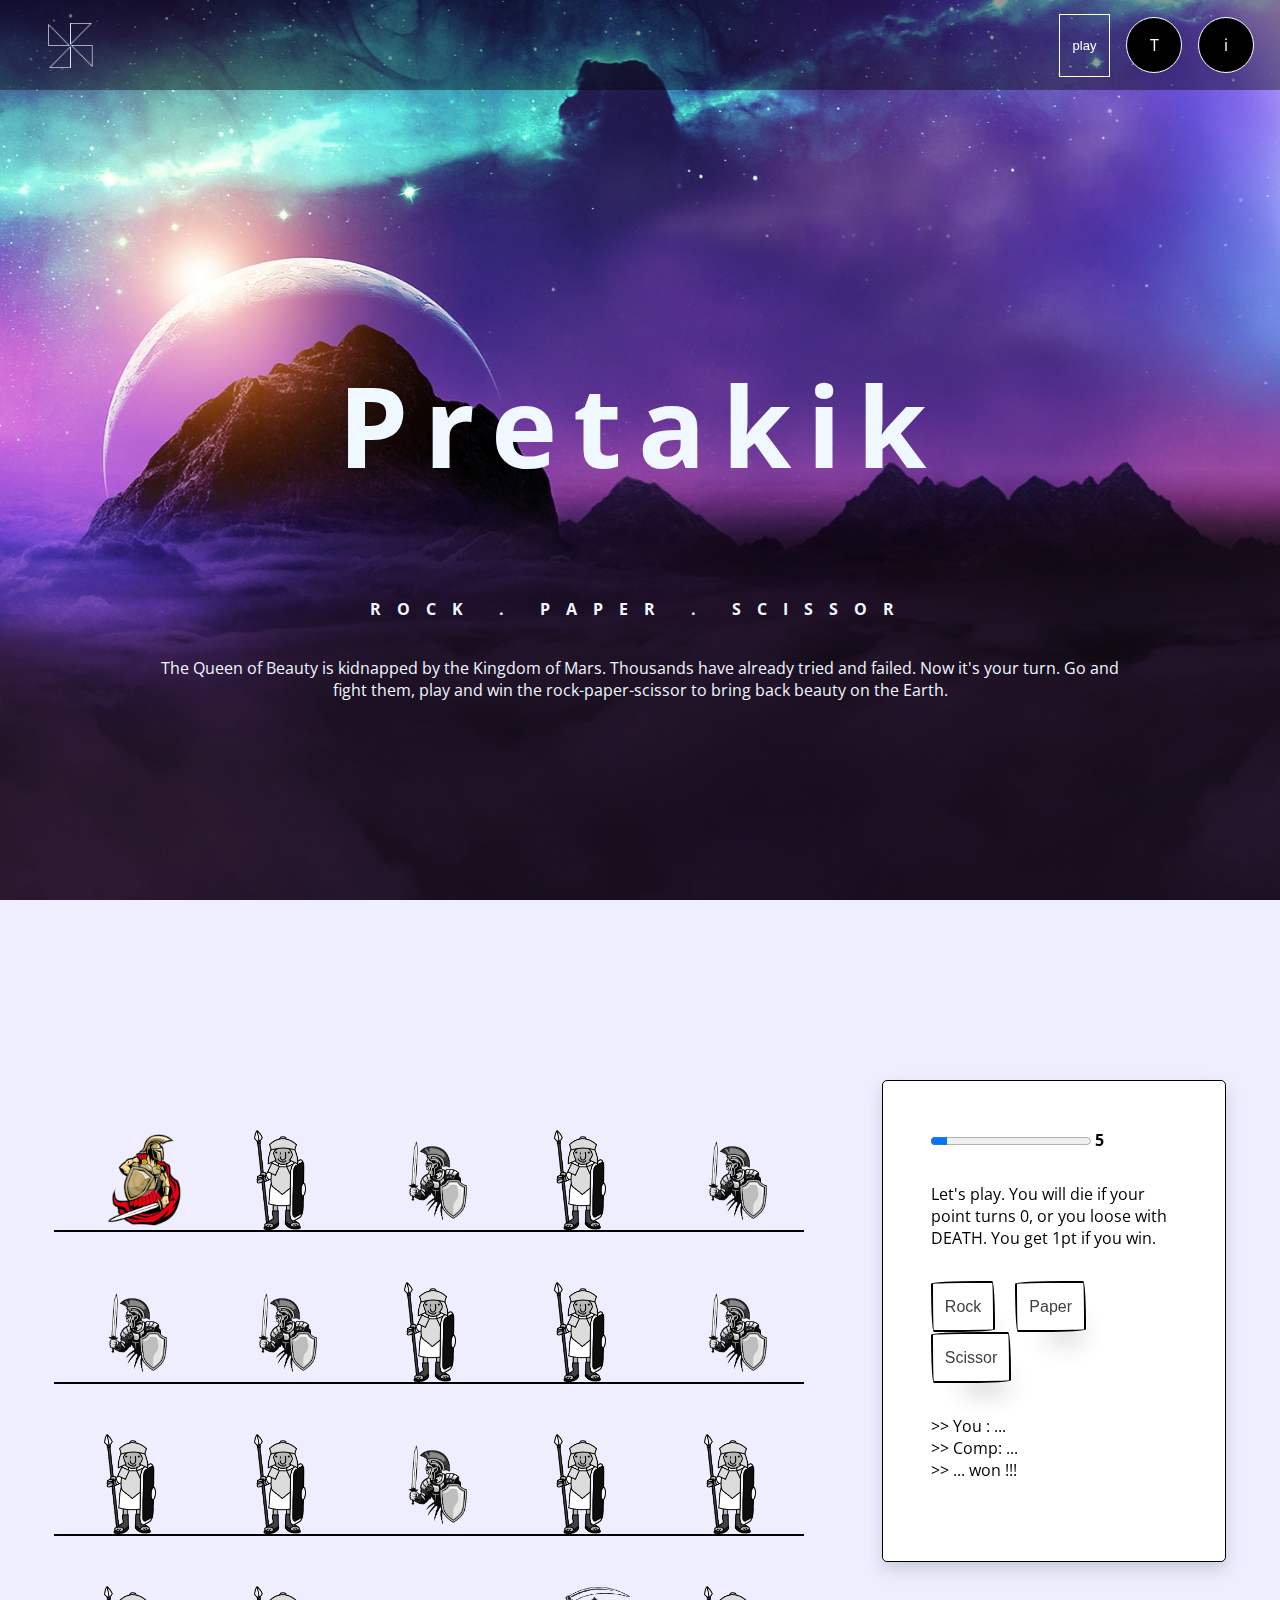
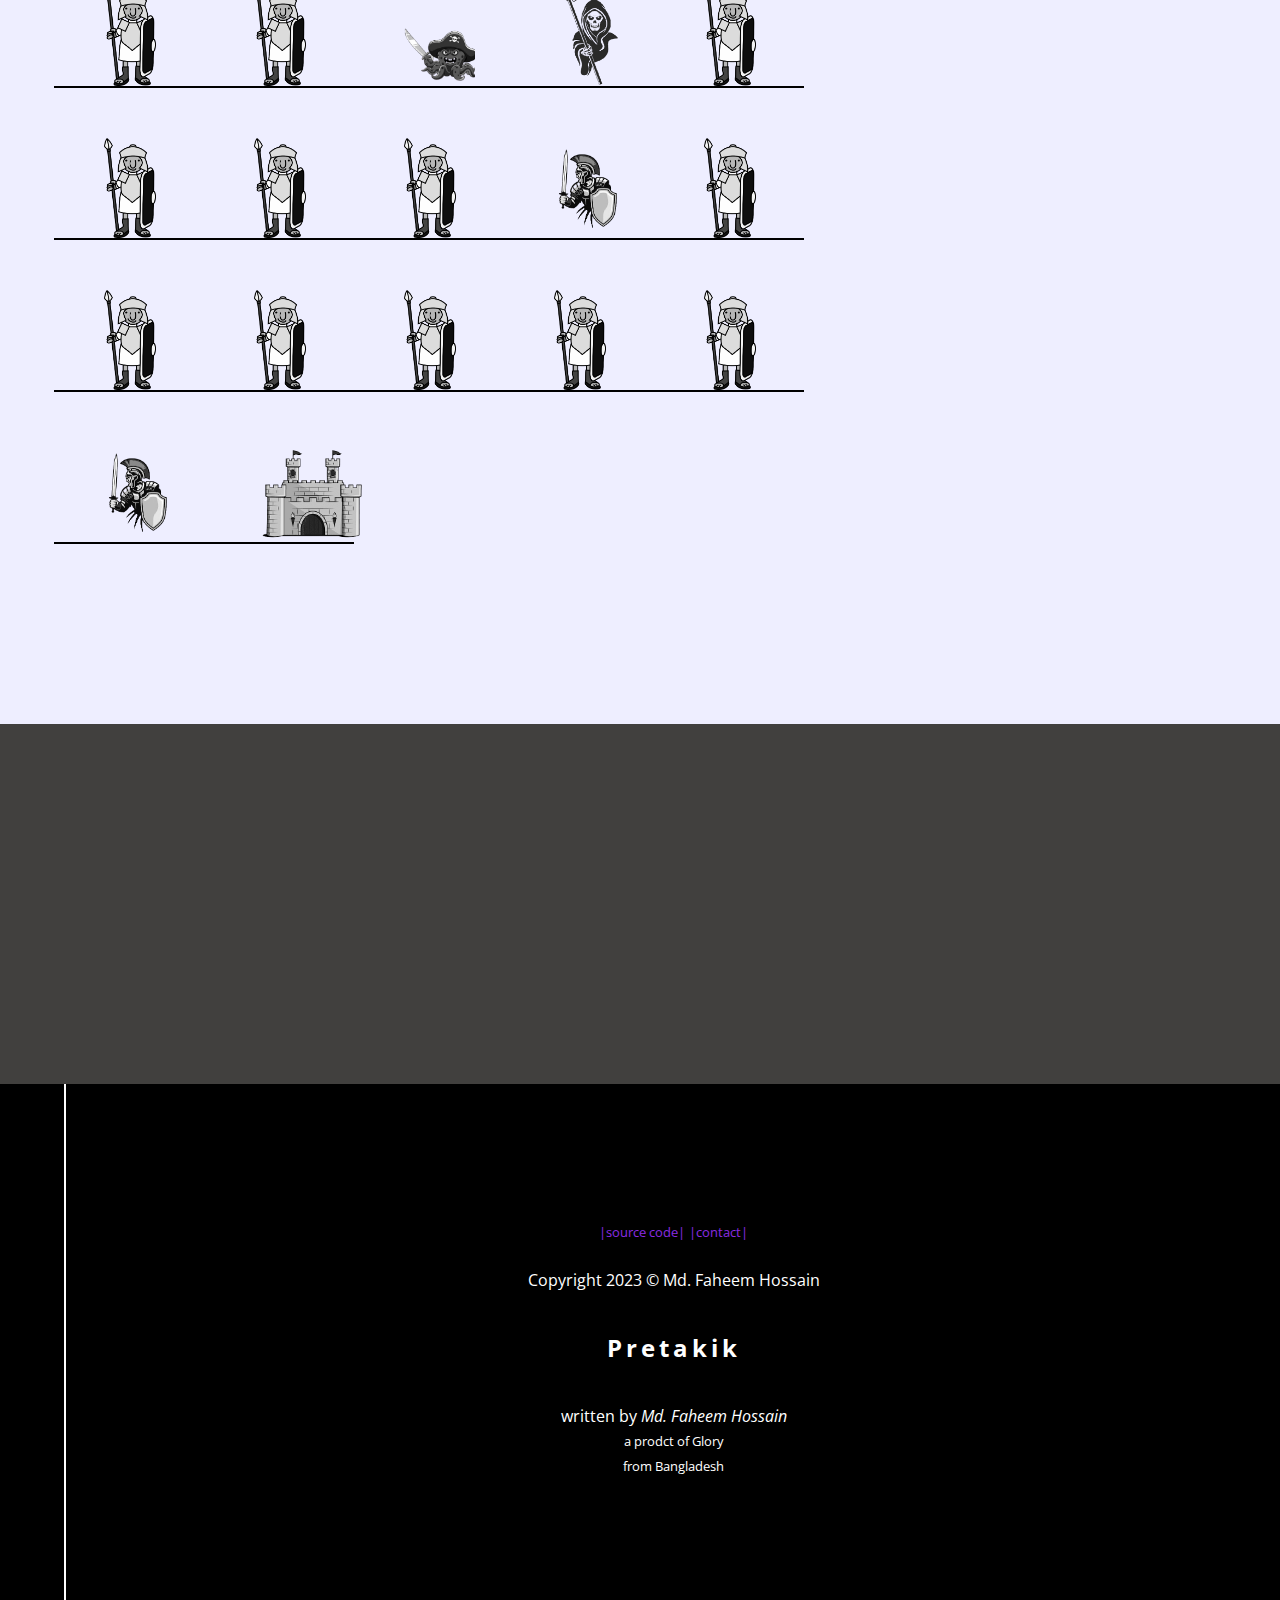
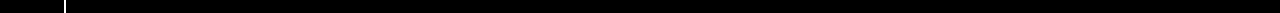
==== commit f3c63f92: "Update index.html" ====
--- a/pretakik/index.html
+++ b/pretakik/index.html
@@ -90,7 +90,7 @@
                 <div>
                     >> You : <span id="user">...</span><br>
                     >> Comp: <span id="comp">...</span><br>
-                    >> <span id="winner">...</span> wins !!!
+                    >> <span id="winner">...</span> won !!!
                 </div>
             </div>
         </main>
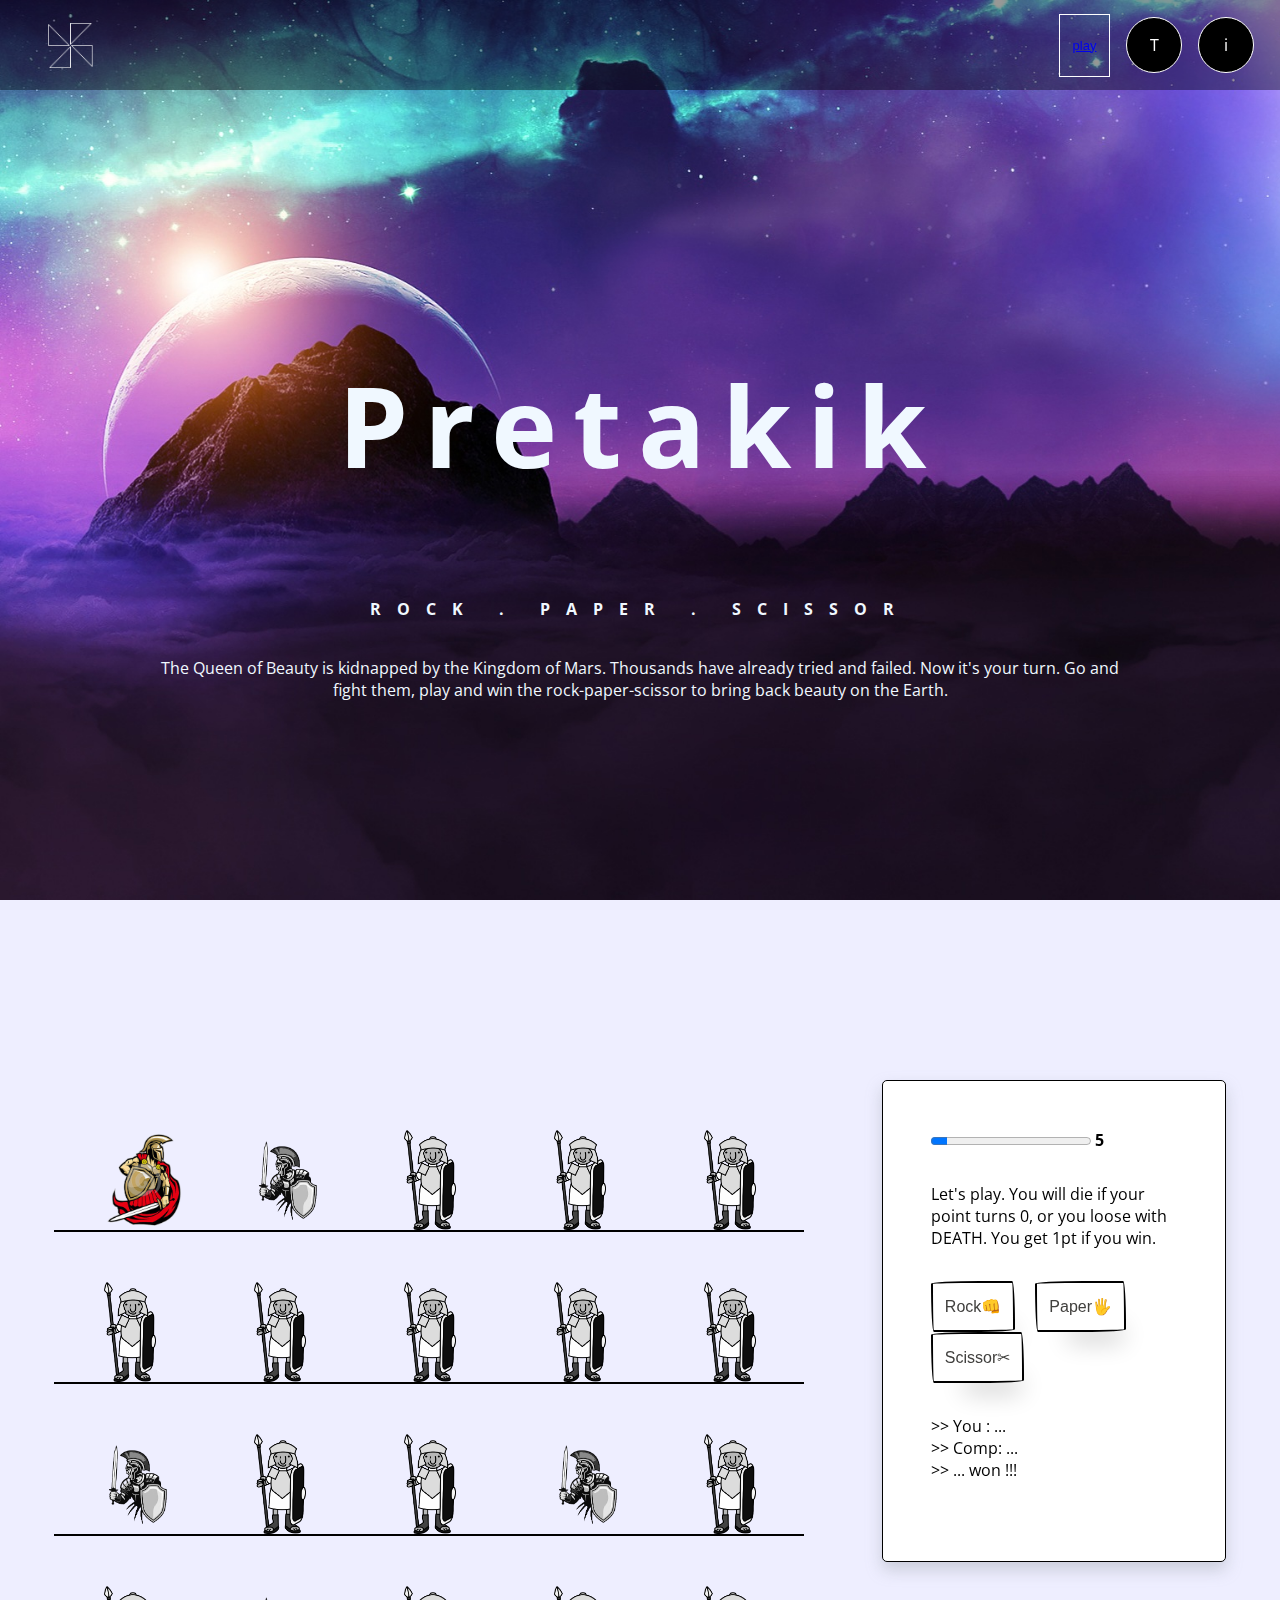
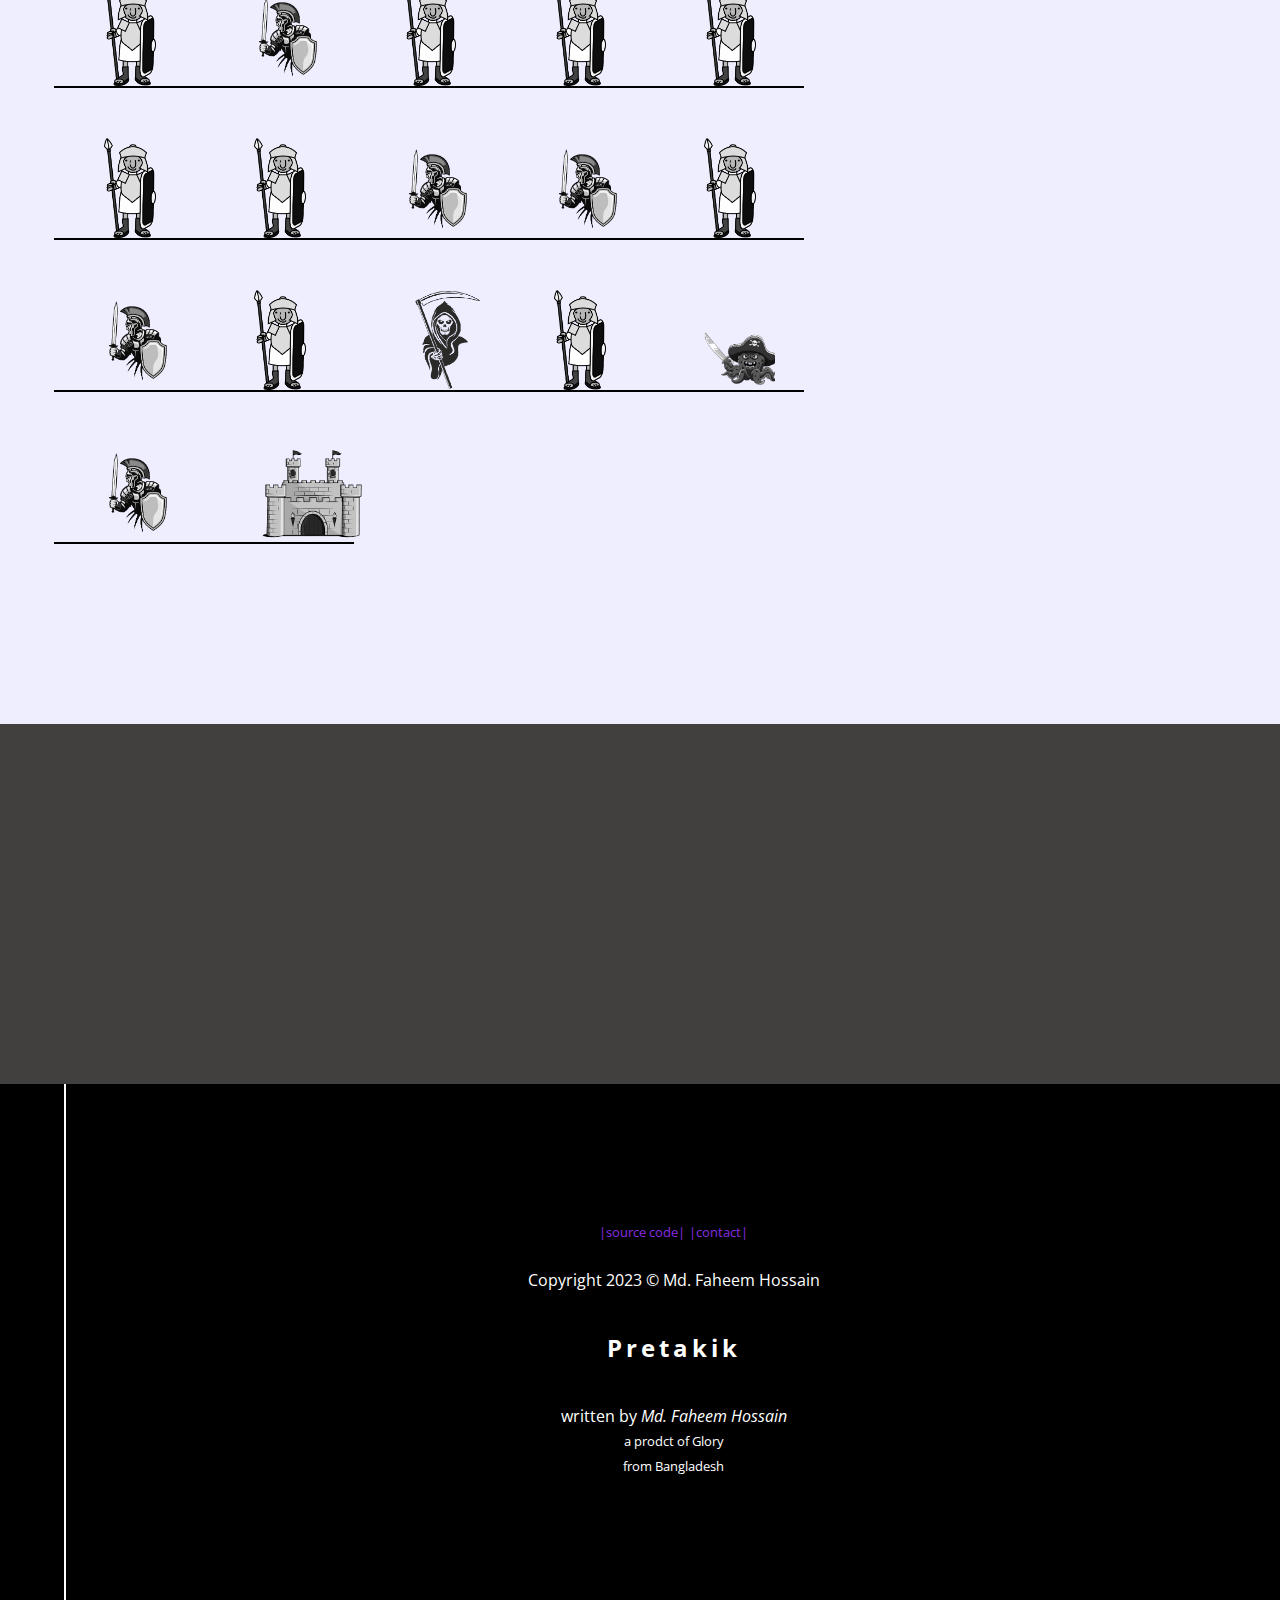
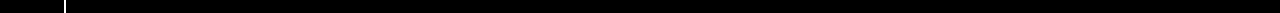
==== commit cecb82f0: "Update index.html" ====
--- a/pretakik/index.html
+++ b/pretakik/index.html
@@ -35,7 +35,7 @@
                 <img src="glo-logo.png" alt="logo of company">
             </div>
             <div>
-                <button onclick="initialize(true)">play</button>
+                <button onclick="initialize(true)"><a href="#mainHtml">play</a></button>
                 <div onclick="tButton()">T</div>
                 <div onclick="iButton()">i</div>
             </div>
@@ -84,9 +84,9 @@
                 <progress value="5" max="50"></progress>
                 <span id="pt" style="font-weight: bold;">5</span><br>
                 <div>Let's play. You will die if your point turns 0, or you loose with DEATH. You get <span id="point">1</span>pt if you win.</div>
-                <button class="button-1" role="button" onclick="main(0)">Rock</button>
-                <button class="button-1" role="button" onclick="main(1)">Paper</button>
-                <button class="button-1" role="button" onclick="main(2)">Scissor</button>
+                <button class="button-1" role="button" onclick="main(0)">Rock&#128074</button>
+                <button class="button-1" role="button" onclick="main(1)">Paper&#128400</button>
+                <button class="button-1" role="button" onclick="main(2)">Scissor&#9986</button>
                 <div>
                     >> You : <span id="user">...</span><br>
                     >> Comp: <span id="comp">...</span><br>
